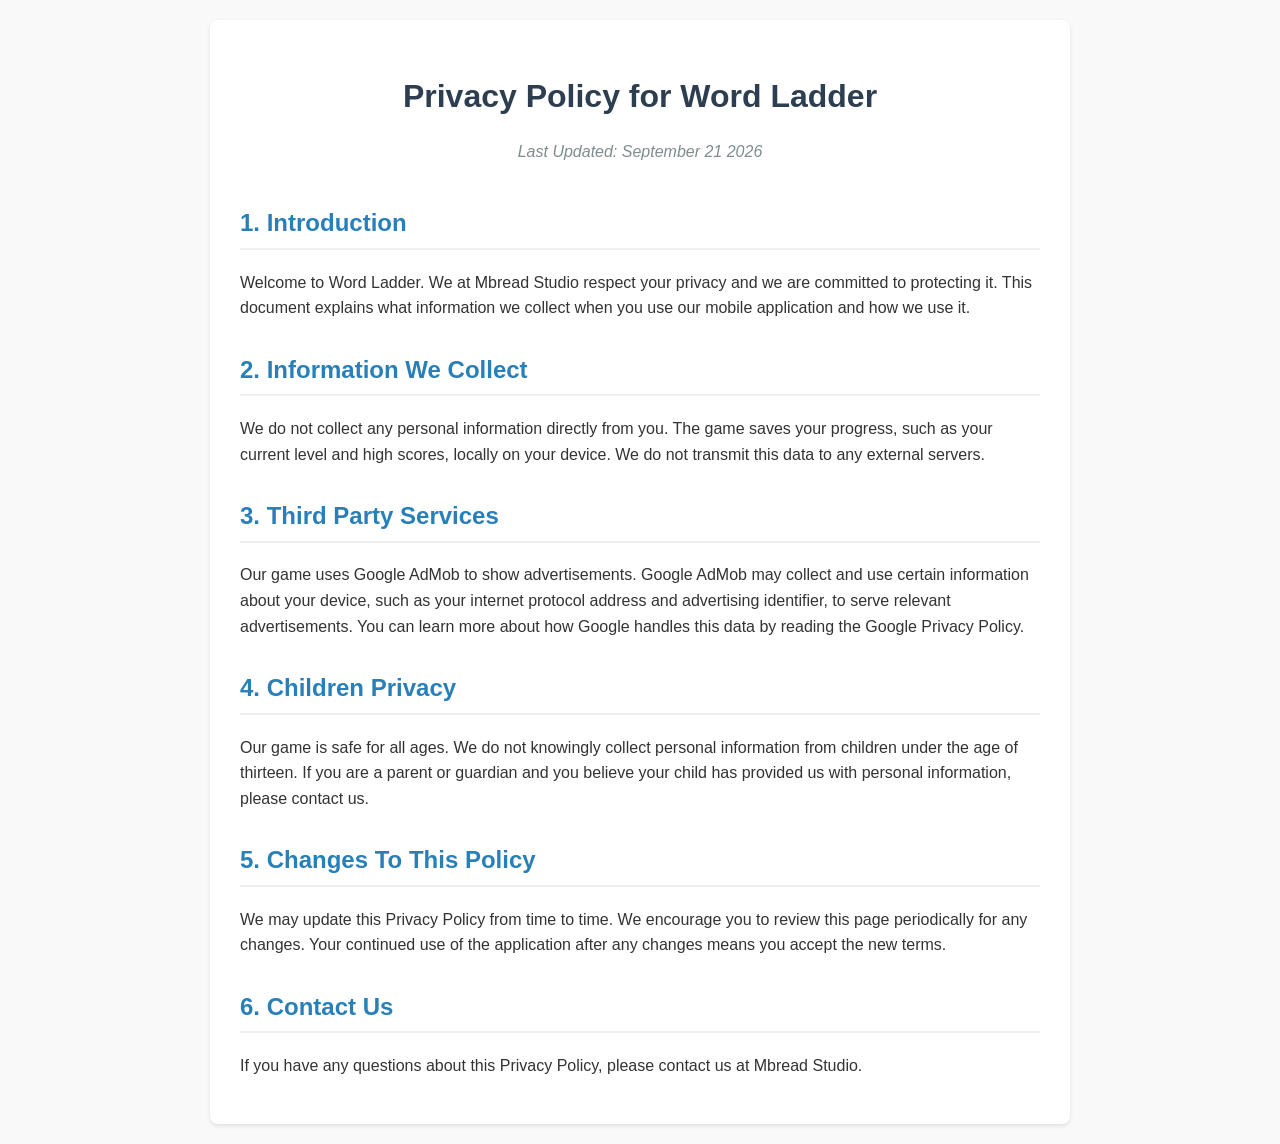
==== word-ladder/index.html @ ebcc3994 "Add files via upload" ====
<!DOCTYPE html>
<html lang="en">
<head>
    <meta charset="UTF-8">
    <meta name="viewport" content="width=device-width, initial-scale=1.0">
    <title>Privacy Policy for Word Ladder</title>
    <link rel="stylesheet" href="style.css">
</head>
<body>
    <div class="container">
        <h1>Privacy Policy for Word Ladder</h1>
        <p class="date">Last Updated: September 21 2026</p>

        <h2>1. Introduction</h2>
        <p>Welcome to Word Ladder. We at Mbread Studio respect your privacy and we are committed to protecting it. This document explains what information we collect when you use our mobile application and how we use it.</p>

        <h2>2. Information We Collect</h2>
        <p>We do not collect any personal information directly from you. The game saves your progress, such as your current level and high scores, locally on your device. We do not transmit this data to any external servers.</p>

        <h2>3. Third Party Services</h2>
        <p>Our game uses Google AdMob to show advertisements. Google AdMob may collect and use certain information about your device, such as your internet protocol address and advertising identifier, to serve relevant advertisements. You can learn more about how Google handles this data by reading the Google Privacy Policy.</p>

        <h2>4. Children Privacy</h2>
        <p>Our game is safe for all ages. We do not knowingly collect personal information from children under the age of thirteen. If you are a parent or guardian and you believe your child has provided us with personal information, please contact us.</p>

        <h2>5. Changes To This Policy</h2>
        <p>We may update this Privacy Policy from time to time. We encourage you to review this page periodically for any changes. Your continued use of the application after any changes means you accept the new terms.</p>

        <h2>6. Contact Us</h2>
        <p>If you have any questions about this Privacy Policy, please contact us at Mbread Studio.</p>
    </div>
</body>
</html>
---- word-ladder/style.css ----
body {
    font-family: Arial, sans-serif;
    line-height: 1.6;
    color: #333333;
    background-color: #f9f9f9;
    margin: 0;
    padding: 20px;
}

.container {
    max-width: 800px;
    margin: 0 auto;
    background-color: #ffffff;
    padding: 30px;
    border-radius: 8px;
    box-shadow: 0 2px 4px rgba(0, 0, 0, 0.1);
}

h1 {
    color: #2c3e50;
    text-align: center;
    margin-bottom: 10px;
}

h2 {
    color: #2980b9;
    margin-top: 30px;
    border-bottom: 2px solid #eeeeee;
    padding-bottom: 5px;
}

p {
    margin-bottom: 15px;
}

.date {
    text-align: center;
    color: #7f8c8d;
    font-style: italic;
    margin-bottom: 40px;
}
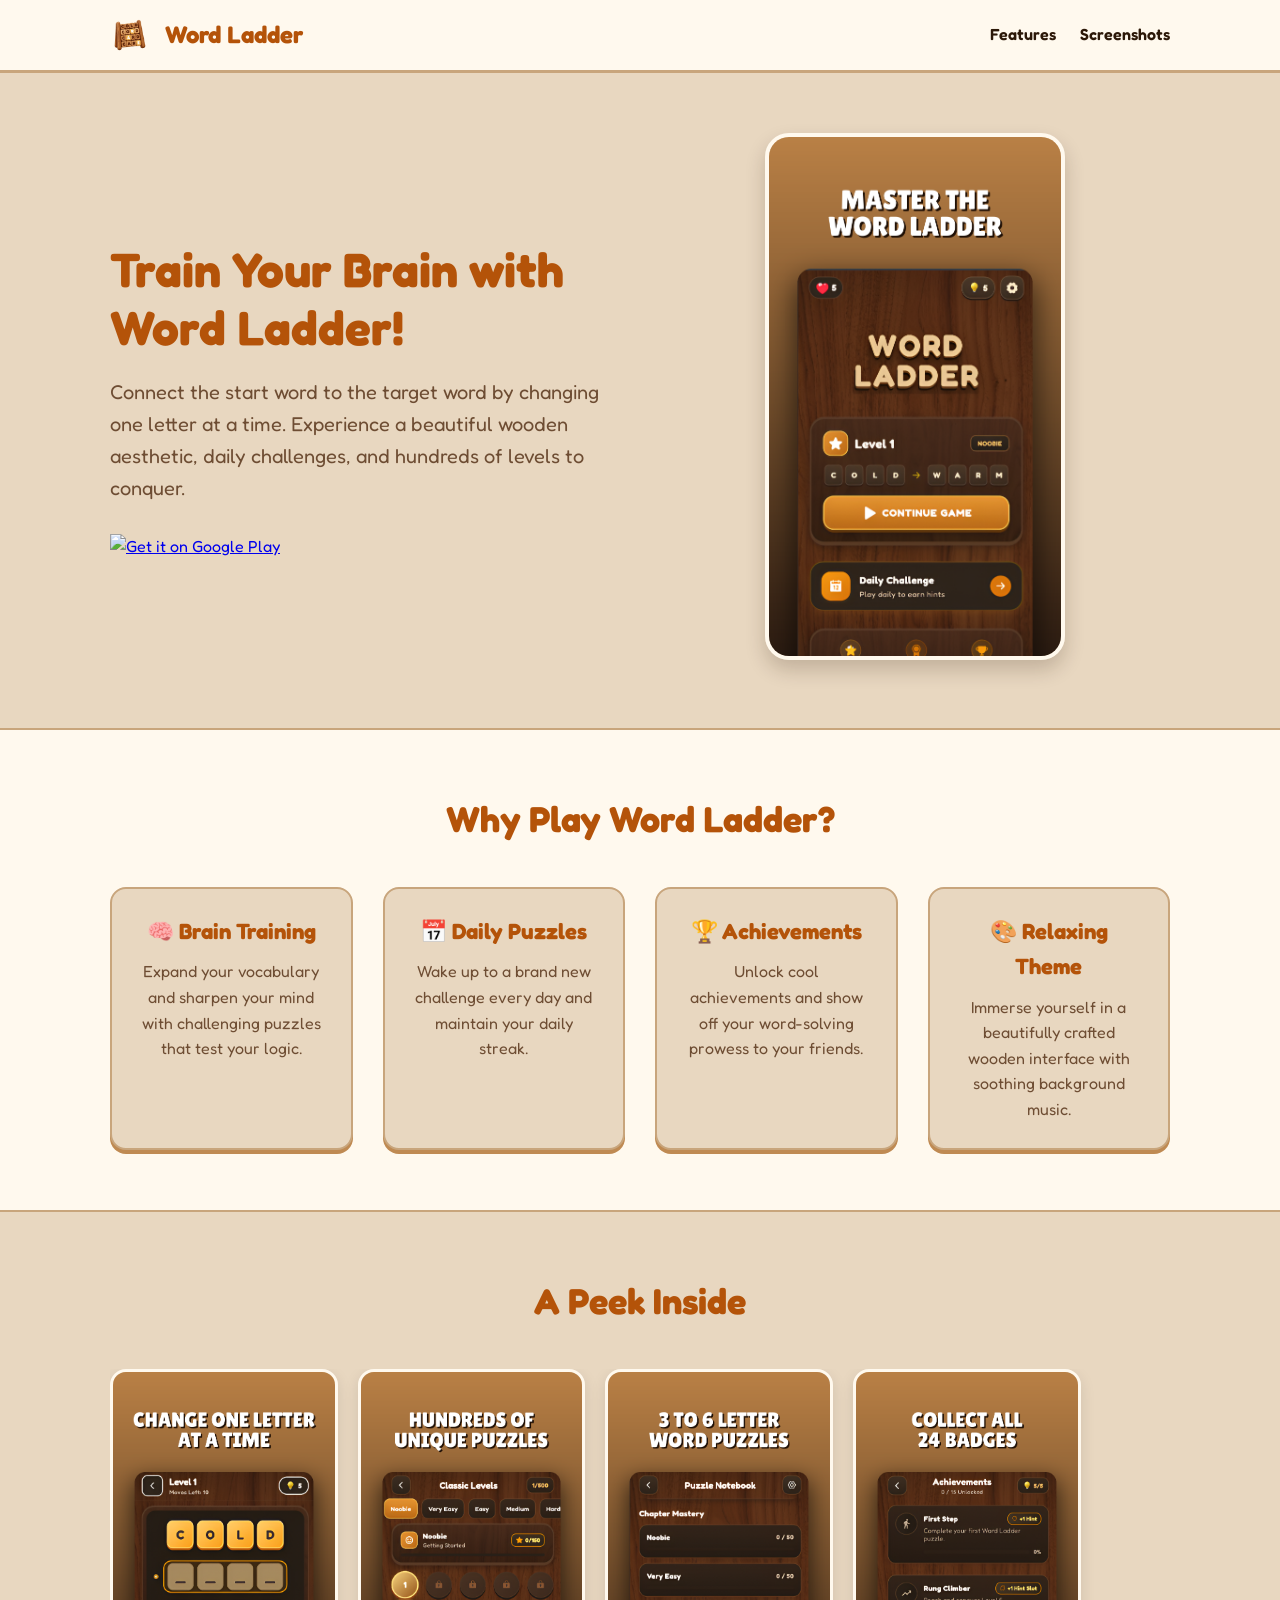
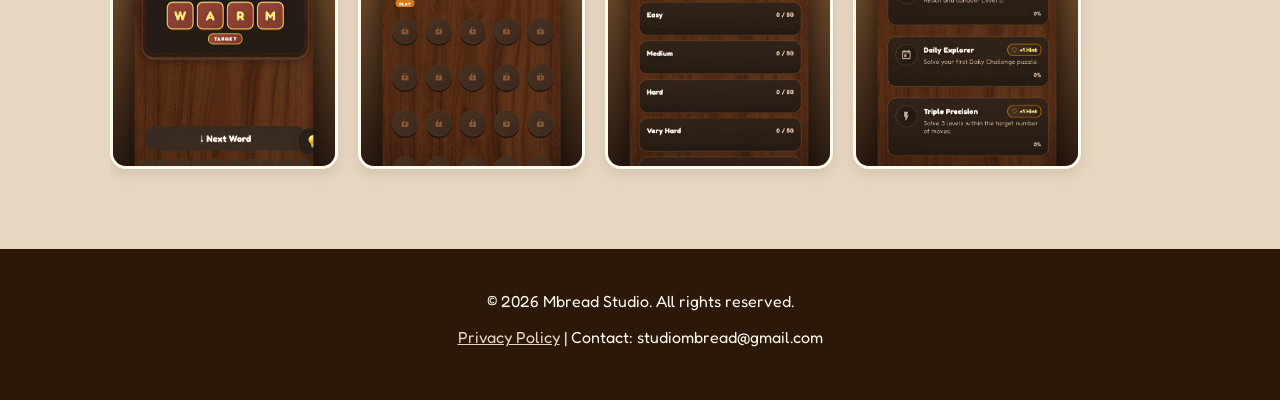
==== commit 794f5dda: "Add files via upload" ====
--- a/word-ladder/index.html
+++ b/word-ladder/index.html
@@ -3,31 +3,86 @@
 <head>
     <meta charset="UTF-8">
     <meta name="viewport" content="width=device-width, initial-scale=1.0">
-    <title>Privacy Policy for Word Ladder</title>
+    <title>Word Ladder - The Ultimate Word Puzzle Game</title>
     <link rel="stylesheet" href="style.css">
 </head>
 <body>
-    <div class="container">
-        <h1>Privacy Policy for Word Ladder</h1>
-        <p class="date">Last Updated: September 21 2026</p>
+    <!-- Navbar / Header -->
+    <header class="header">
+        <div class="container header-content">
+            <div class="logo">
+                <img src="assets/icon.png" alt="Word Ladder Logo">
+                <span>Word Ladder</span>
+            </div>
+            <nav>
+                <a href="#features">Features</a>
+                <a href="#screenshots">Screenshots</a>
+            </nav>
+        </div>
+    </header>
 
-        <h2>1. Introduction</h2>
-        <p>Welcome to Word Ladder. We at Mbread Studio respect your privacy and we are committed to protecting it. This document explains what information we collect when you use our mobile application and how we use it.</p>
+    <!-- Hero Section -->
+    <section class="hero">
+        <div class="container hero-container">
+            <div class="hero-text">
+                <h1>Train Your Brain with Word Ladder!</h1>
+                <p>Connect the start word to the target word by changing one letter at a time. Experience a beautiful wooden aesthetic, daily challenges, and hundreds of levels to conquer.</p>
+                <a href="#" class="play-store-btn">
+                    <img src="https://upload.wikimedia.org/wikipedia/commons/7/78/Google_Play_Store_badge_EN.svg" alt="Get it on Google Play">
+                </a>
+            </div>
+            <div class="hero-image">
+                <img src="assets/home.png" alt="Word Ladder Home Screen">
+            </div>
+        </div>
+    </section>
 
-        <h2>2. Information We Collect</h2>
-        <p>We do not collect any personal information directly from you. The game saves your progress, such as your current level and high scores, locally on your device. We do not transmit this data to any external servers.</p>
+    <!-- Features Section -->
+    <section id="features" class="features">
+        <div class="container">
+            <h2>Why Play Word Ladder?</h2>
+            <div class="feature-grid">
+                <div class="feature-card">
+                    <h3>🧠 Brain Training</h3>
+                    <p>Expand your vocabulary and sharpen your mind with challenging puzzles that test your logic.</p>
+                </div>
+                <div class="feature-card">
+                    <h3>📅 Daily Puzzles</h3>
+                    <p>Wake up to a brand new challenge every day and maintain your daily streak.</p>
+                </div>
+                <div class="feature-card">
+                    <h3>🏆 Achievements</h3>
+                    <p>Unlock cool achievements and show off your word-solving prowess to your friends.</p>
+                </div>
+                <div class="feature-card">
+                    <h3>🎨 Relaxing Theme</h3>
+                    <p>Immerse yourself in a beautifully crafted wooden interface with soothing background music.</p>
+                </div>
+            </div>
+        </div>
+    </section>
 
-        <h2>3. Third Party Services</h2>
-        <p>Our game uses Google AdMob to show advertisements. Google AdMob may collect and use certain information about your device, such as your internet protocol address and advertising identifier, to serve relevant advertisements. You can learn more about how Google handles this data by reading the Google Privacy Policy.</p>
+    <!-- Screenshots Section -->
+    <section id="screenshots" class="screenshots">
+        <div class="container">
+            <h2>A Peek Inside</h2>
+            <div class="screenshot-gallery">
+                <img src="assets/gameplay.png" alt="Gameplay">
+                <img src="assets/levels.png" alt="Levels Map">
+                <img src="assets/difficulty.png" alt="Difficulty Selection">
+                <img src="assets/achivements.png" alt="Achievements">
+            </div>
+        </div>
+    </section>
 
-        <h2>4. Children Privacy</h2>
-        <p>Our game is safe for all ages. We do not knowingly collect personal information from children under the age of thirteen. If you are a parent or guardian and you believe your child has provided us with personal information, please contact us.</p>
-
-        <h2>5. Changes To This Policy</h2>
-        <p>We may update this Privacy Policy from time to time. We encourage you to review this page periodically for any changes. Your continued use of the application after any changes means you accept the new terms.</p>
-
-        <h2>6. Contact Us</h2>
-        <p>If you have any questions about this Privacy Policy, please contact us at Mbread Studio.</p>
-    </div>
+    <!-- Footer -->
+    <footer>
+        <div class="container">
+            <p>&copy; 2026 Mbread Studio. All rights reserved.</p>
+            <p><a href="privacy.html">Privacy Policy</a> | Contact: studiombread@gmail.com</p>
+        </div>
+    </footer>
+    
+    <script src="script.js"></script>
 </body>
 </html>
--- a/word-ladder/style.css
+++ b/word-ladder/style.css
@@ -1,41 +1,248 @@
+@import url('https://fonts.googleapis.com/css2?family=Fredoka:wght@400;500;600;700&display=swap');
+
+:root {
+    --bg-color: #E8D7C0;
+    --surface: #FFF9EE;
+    --primary: #B45309;
+    --primary-hover: #8A3B03;
+    --text-dark: #2C1808;
+    --text-muted: #6E4D33;
+    --border-color: #C8A57C;
+    --shadow-color: #BF8A52;
+}
+
+* {
+    margin: 0;
+    padding: 0;
+    box-sizing: border-box;
+}
+
 body {
-    font-family: Arial, sans-serif;
+    font-family: 'Fredoka', sans-serif;
+    background-color: var(--bg-color);
+    color: var(--text-dark);
     line-height: 1.6;
-    color: #333333;
-    background-color: #f9f9f9;
-    margin: 0;
-    padding: 20px;
 }
 
 .container {
-    max-width: 800px;
+    max-width: 1100px;
     margin: 0 auto;
-    background-color: #ffffff;
-    padding: 30px;
+    padding: 0 20px;
+}
+
+/* Header */
+.header {
+    background-color: var(--surface);
+    border-bottom: 3px solid var(--border-color);
+    padding: 15px 0;
+    position: sticky;
+    top: 0;
+    z-index: 100;
+}
+
+.header-content {
+    display: flex;
+    justify-content: space-between;
+    align-items: center;
+}
+
+.logo {
+    display: flex;
+    align-items: center;
+    gap: 15px;
+    font-size: 24px;
+    font-weight: 700;
+    color: var(--primary);
+}
+
+.logo img {
+    width: 40px;
     border-radius: 8px;
-    box-shadow: 0 2px 4px rgba(0, 0, 0, 0.1);
-}
-
-h1 {
-    color: #2c3e50;
-    text-align: center;
+}
+
+nav a {
+    text-decoration: none;
+    color: var(--text-dark);
+    font-weight: 600;
+    margin-left: 20px;
+    transition: color 0.3s;
+}
+
+nav a:hover {
+    color: var(--primary);
+}
+
+/* Hero Section */
+.hero {
+    padding: 60px 0;
+    overflow: hidden;
+}
+
+.hero-container {
+    display: flex;
+    align-items: center;
+    gap: 40px;
+}
+
+.hero-text {
+    flex: 1;
+}
+
+.hero-text h1 {
+    font-size: 48px;
+    color: var(--primary);
+    margin-bottom: 20px;
+    line-height: 1.2;
+}
+
+.hero-text p {
+    font-size: 20px;
+    color: var(--text-muted);
+    margin-bottom: 30px;
+}
+
+.play-store-btn img {
+    height: 60px;
+    transition: transform 0.2s;
+}
+
+.play-store-btn:hover img {
+    transform: scale(1.05);
+}
+
+.hero-image {
+    flex: 1;
+    text-align: center;
+}
+
+.hero-image img {
+    max-width: 300px;
+    border-radius: 24px;
+    border: 4px solid var(--surface);
+    box-shadow: 0 10px 20px rgba(44, 24, 8, 0.2);
+}
+
+/* Features */
+.features {
+    background-color: var(--surface);
+    padding: 60px 0;
+    border-top: 2px solid var(--border-color);
+    border-bottom: 2px solid var(--border-color);
+}
+
+.features h2 {
+    text-align: center;
+    color: var(--primary);
+    font-size: 36px;
+    margin-bottom: 40px;
+}
+
+.feature-grid {
+    display: grid;
+    grid-template-columns: repeat(auto-fit, minmax(220px, 1fr));
+    gap: 30px;
+}
+
+.feature-card {
+    background-color: var(--bg-color);
+    padding: 25px;
+    border-radius: 16px;
+    border: 2px solid var(--border-color);
+    box-shadow: 0 4px 0 var(--shadow-color);
+    text-align: center;
+}
+
+.feature-card h3 {
+    color: var(--primary);
     margin-bottom: 10px;
-}
-
-h2 {
-    color: #2980b9;
-    margin-top: 30px;
-    border-bottom: 2px solid #eeeeee;
-    padding-bottom: 5px;
-}
-
-p {
-    margin-bottom: 15px;
-}
-
-.date {
-    text-align: center;
-    color: #7f8c8d;
-    font-style: italic;
+    font-size: 22px;
+}
+
+.feature-card p {
+    color: var(--text-muted);
+    font-size: 16px;
+}
+
+/* Screenshots */
+.screenshots {
+    padding: 60px 0;
+}
+
+.screenshots h2 {
+    text-align: center;
+    color: var(--primary);
+    font-size: 36px;
     margin-bottom: 40px;
 }
+
+.screenshot-gallery {
+    display: flex;
+    gap: 20px;
+    overflow-x: auto;
+    padding-bottom: 20px;
+    scrollbar-width: thin;
+    scrollbar-color: var(--primary) var(--surface);
+}
+
+.screenshot-gallery::-webkit-scrollbar {
+    height: 10px;
+}
+
+.screenshot-gallery::-webkit-scrollbar-track {
+    background: var(--surface);
+    border-radius: 10px;
+}
+
+.screenshot-gallery::-webkit-scrollbar-thumb {
+    background-color: var(--primary);
+    border-radius: 10px;
+}
+
+.screenshot-gallery img {
+    height: 400px;
+    border-radius: 16px;
+    border: 3px solid var(--surface);
+    box-shadow: 0 5px 15px rgba(0,0,0,0.1);
+    flex-shrink: 0;
+}
+
+/* Footer */
+footer {
+    background-color: var(--text-dark);
+    color: var(--surface);
+    text-align: center;
+    padding: 40px 0;
+}
+
+footer a {
+    color: var(--bg-color);
+    text-decoration: underline;
+}
+
+footer p {
+    margin-bottom: 10px;
+}
+
+/* Responsive */
+@media (max-width: 768px) {
+    .hero-container {
+        flex-direction: column;
+        text-align: center;
+    }
+    
+    .hero-text h1 {
+        font-size: 36px;
+    }
+}
+
+/* Animations */
+.fade-in-hidden {
+    opacity: 0;
+    transform: translateY(20px);
+    transition: opacity 0.6s ease-out, transform 0.6s ease-out;
+}
+
+.fade-in-visible {
+    opacity: 1;
+    transform: translateY(0);
+}
